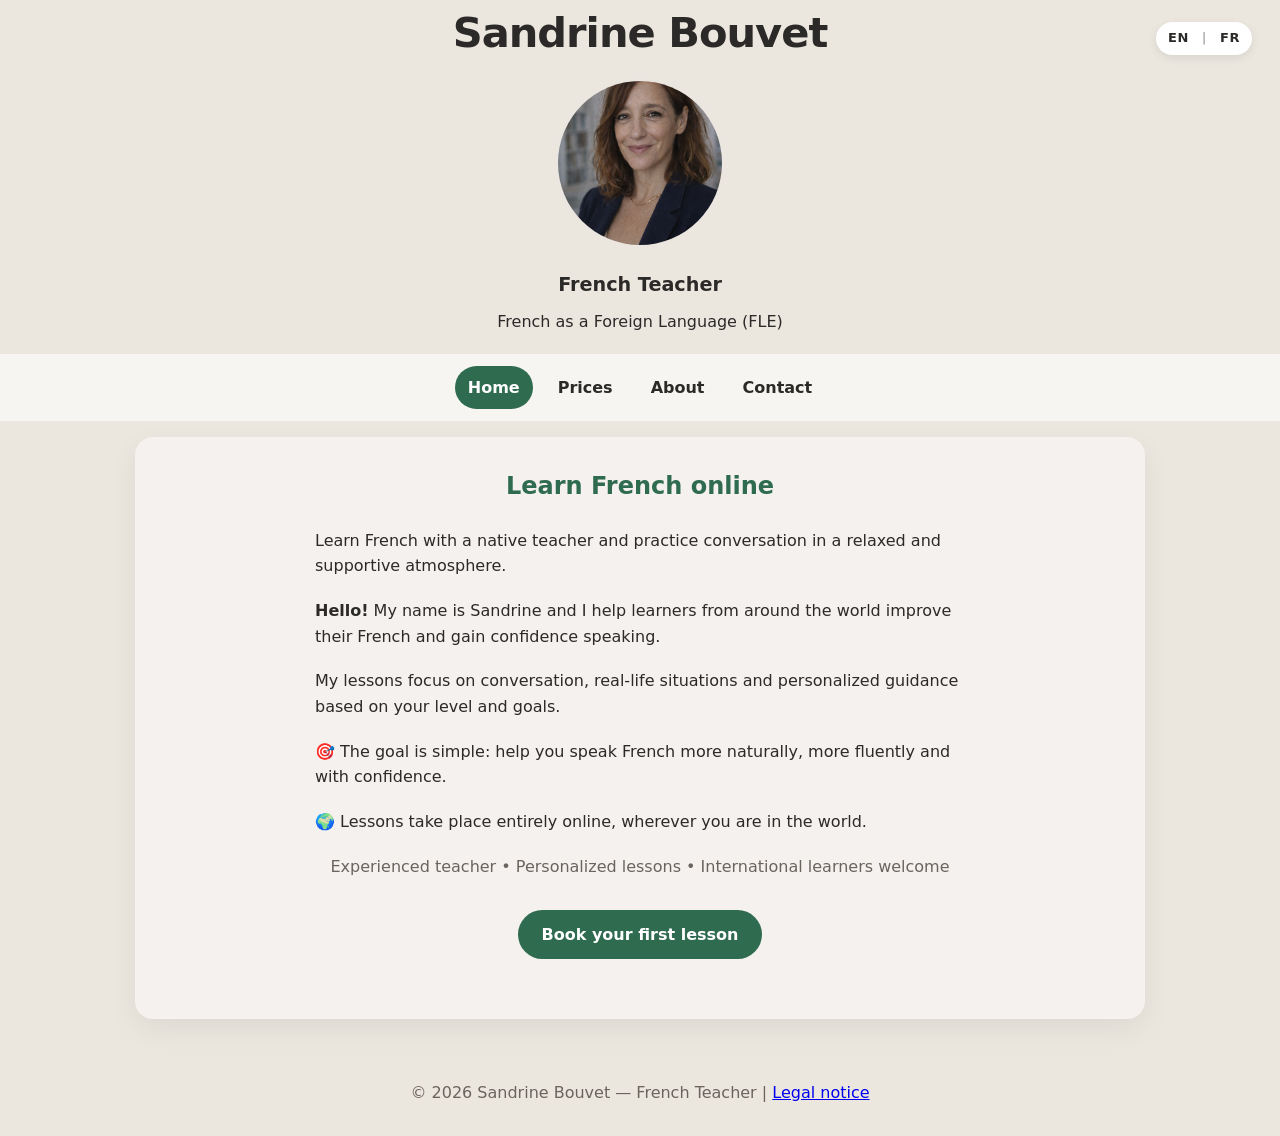
==== index.html @ 4be09184 "Update index.html" ====
<!DOCTYPE html>
<html lang="en">
<head>
<meta charset="UTF-8">
<meta name="viewport" content="width=device-width, initial-scale=1.0">
<title>Sandrine Bouvet — French Teacher</title>
<link rel="stylesheet" href="style.css">
</head>

<body>
<div style="position:fixed; top:22px; right:28px; z-index:9999; background:white; padding:6px 12px; border-radius:18px; box-shadow:0 3px 10px rgba(0,0,0,0.08); font-size:13px; font-weight:600; letter-spacing:0.5px;">
  <a href="index.html" style="text-decoration:none; color:#2c2a28; margin-right:8px;">EN</a>
  <span style="color:#aaa;">|</span>
  <a href="index-fr.html" style="text-decoration:none; color:#2c2a28; margin-left:8px;">FR</a>
</div>
<header class="container" style="text-align:center;">

<h1>Sandrine Bouvet</h1>

<img src="sandrine.jpg" alt="Sandrine Bouvet"
style="width:170px;height:170px;border-radius:50%;object-fit:cover;margin-top:1px;border:3px solid #ebe6df;">

<p style="font-size:1.2rem;font-weight:600;margin-top:15px;margin-bottom:8px;">
French Teacher
</p>

<p style="margin-top:0;">
French as a Foreign Language (FLE)
</p>

</header>

<nav>
<div class="container navbar">

<a class="active" href="index.html">Home</a>
<a href="prices.html">Prices</a>
<a href="about.html">About</a>
<a href="contact.html">Contact</a>

</div>
</nav>

<main class="container">

<div class="card">

<h2>Learn French online</h2>

<div style="max-width:650px;margin:auto;">

<p>Learn French with a native teacher and practice conversation in a relaxed and supportive atmosphere.</p>

<p><strong>Hello!</strong> My name is Sandrine and I help learners from around the world improve their French and gain confidence speaking.</p>

<p>My lessons focus on conversation, real-life situations and personalized guidance based on your level and goals.</p>

<p>🎯 The goal is simple: help you speak French more naturally, more fluently and with confidence.</p>

<p>🌍 Lessons take place entirely online, wherever you are in the world.</p>

<p style="text-align:center;color:#6b645e;margin-top:15px;">
Experienced teacher • Personalized lessons • International learners welcome
</p>

</div>

<a href="https://calendly.com/sandrine-bouvet/french-conversation-session" target="_blank" class="bouton">
Book your first lesson
</a>

</div>

</main>

<footer>
© 2026 Sandrine Bouvet — French Teacher |
<a href="mentions-legales.html">Legal notice</a>
</footer>

</body>
</html>
---- style.css ----
:root{
  --bg:#f8f6f2;
  --text:#2c2a28;
  --muted:#6b645e;
  --accent:#2f6b4f;
  --accent-soft:#e7efe9;
  --border:#ebe6df;
  --card:#ffffff;
}

*{box-sizing:border-box;}
body{
  margin:0;
  font-family: system-ui, -apple-system, Segoe UI, Roboto, sans-serif;
  background:var(--bg);
  color:var(--text);
  line-height:1.6;
}

.container{max-width:1050px;margin:auto;padding:0 20px;}

header{
  padding:15px 0 10px;
  text-align:center;
}

.badge{
  display:inline-block;
  background:var(--accent-soft);
  color:var(--accent);
  padding:6px 14px;
  border-radius:30px;
  font-weight:600;
  margin-bottom:16px;
  font-size:0.95rem;
}

h1{
  font-size:2.6rem;
  margin:0 0 10px;
  letter-spacing:-1px;
}

.subtitle{
  font-size:1.12rem;
  color:var(--muted);
  margin:0;
}

nav{
  position: sticky;
  top: 0;
  background: rgba(248,246,242,0.95);
  backdrop-filter: blur(8px);
  border-bottom: 1px solid var(--border);
  z-index: 10;
}

.navbar{
  display:flex;
  gap:12px;
  justify-content:center;
  flex-wrap:wrap;
  padding:12px 0;
}

.navbar a{
  text-decoration:none;
  font-weight:700;
  color:var(--text);
  padding:8px 12px;
  border-radius:999px;
  border: 1px solid transparent;
}

.navbar a:hover{
  border-color: var(--border);
  background: white;
}

.navbar a.active{
  background: var(--accent);
  color: white;
  border-color: transparent;
}

main{padding: 5px 0 50px;}

.card{
  background: #f4f1ee;
  border-radius: 18px;
  padding: 30px;
  margin-bottom: 30px;
  box-shadow: 0 10px 30px rgba(0,0,0,0.06);
}

h2{margin:0 0 10px; font-size:1.5rem;}
p{margin: 10px 0;}
ul{margin: 10px 0 0; padding-left:18px; color: var(--muted);}
strong{color: var(--text);}

.cta{
  display:flex;
  gap:10px;
  justify-content:center;
  flex-wrap:wrap;
  margin-top:18px;
}

.btn{
  display:inline-block;
  padding:12px 18px;
  border-radius:999px;
  text-decoration:none;
  font-weight:700;
  border:1px solid var(--border);
  background:white;
  color:var(--text);
}

.btn.primary{
  background:var(--accent);
  color:white;
  border-color:transparent;
}

.btn:hover{filter: brightness(0.98);}
.btn.primary:hover{filter: brightness(0.95);}

footer{
  text-align:center;
  padding:30px;
  color:var(--muted);
  border-top: 1px solid var(--border);
}

/* Centrer uniquement les titres de la page À propos */
/* Titres dans les cartes : pas de marge en haut */
.card h2{
  text-align: center;
  margin-top: 0;
}

body{
  background-color: #ebe7df;
}

h2{
  color: #2f6b4f;
}

h2{
  color: #2f6b4f;
  position: relative;
  padding-bottom: 12px;
}

h2{
  color: #2f6b4f;
  margin-top: 40px;
  margin-bottom: 2px;
  font-weight: 600;
}

nav{
  margin-bottom: 15px;
}

#tarifs .card {
  text-align: center;
}

.price-value {
  font-size: 22px;
  font-weight: 700;
}

.tax-box{
  background:#7b5e45;
  color:#fff;
  padding:25px;
  border-radius:16px;
  margin-top:40px;
  text-align:center;
}

.callout{
  background:#c8a98f;
  color:#fff;
  padding:25px;
  border-radius:16px;
  margin-top:40px;
}

.box {
  text-align: center;
}

.box ul {
  display: inline-block;
  text-align: left;
}
.badge{
  display: block;
  width: fit-content;
  margin: 4px auto 16px;
}

p {
  margin-bottom: 1.2em;
  line-height: 1.6;
}
.bouton {
  background-color: #2f6b4f;
  color: white;
  padding: 12px 24px;
  text-decoration: none;
  border-radius: 30px;
  display: block;
  width: fit-content;
  margin: 30px auto;
  font-weight: 600;
}

.contact-card{
  max-width: 800px;
  margin: 10px auto 40px;
  background: #fff;
  padding: 50px 40px;
  border-radius: 24px;
  box-shadow: 0 8px 24px rgba(0,0,0,0.05);
  text-align: center;
}

.contact-card h2{
  margin-bottom: 15px;
}

.contact-intro{
  color: #666;
  font-size: 1.05rem;
  line-height: 1.6;
  margin-bottom: 30px;
}

.contact-details{
  margin-bottom: 30px;
}

.contact-details p{
  margin: 12px 0;
  font-size: 1.05rem;
}

.contact-details a{
  color: #2f6b4f;
  text-decoration: none;
}

.contact-details a:hover{
  text-decoration: underline;
}

.contact-buttons{
  display: flex;
  justify-content: center;
  gap: 20px;
  flex-wrap: wrap;
}

.page-contact{
  padding: 1px 20px 60px;
}

.contact-card{
  max-width: 760px;
  margin: 10px auto 40px;
  background: #fff;
  padding: 36px 40px 50px;
  border-radius: 24px;
  box-shadow: 0 8px 24px rgba(0,0,0,0.05);
  text-align: center;
}

.contact-card h2{
  margin-bottom: 12px;
}

.contact-intro{
  color: #6b645e;
  font-size: 1.05rem;
  line-height: 1.6;
  margin-bottom: 30px;
}

.contact-form{
  display: flex;
  flex-direction: column;
  gap: 16px;
}

.contact-form input,
.contact-form textarea{
  width: 100%;
  padding: 14px 16px;
  border: 1px solid #d8d2cb;
  border-radius: 14px;
  font-size: 1rem;
  font-family: inherit;
  background: #fcfbf9;
  box-sizing: border-box;
}

.contact-form input:focus,
.contact-form textarea:focus{
  outline: none;
  border-color: #7fb3a1;
  box-shadow: 0 0 0 3px rgba(127,179,161,0.15);
}

.contact-form textarea{
  resize: vertical;
  min-height: 140px;
}

.contact-buttons{
  margin-top: 24px;
}

.btn.secondary{
  display: inline-block;
}

button.btn{
background:var(--accent);
  color: white;
  border: none;
  cursor: pointer;
}

button.btn:hover{
  background: #6aa38f;
}

a.btn{
  display: inline-block;
  background:var(--accent);
  color: white;
  padding: 14px 28px;
  border-radius: 28px;
  text-decoration: none;
  border: none;
  cursor: pointer;
}

a.btn:hover{
  background: #6aa38f;
}

.contact-buttons{
  margin-top:30px;
}

.btn:hover{
  opacity:0.9;
}

body.contact-page header{
  padding: 20px 0 10px;
}

body.contact-page main{
  padding: 8px 0 40px;
}

body.contact-page header{
  padding: 12px 0 8px;
}

body.contact-page main{
  padding: 0 0 40px;
}

.contact-card h2{
  margin-top: 0;
  margin-bottom: 12px;
}

.tarifs-grid{
  display:flex;
  gap:30px;
  justify-content:center;
  flex-wrap:wrap;
}

.tarifs-grid .card{
  flex:1;
  min-width:280px;
  max-width:450px;
}

.price-value{
  font-size:28px;
  font-weight:700;
  color:var(--text);
}
.lang-switch{
  position:fixed;
  top:20px;
  right:30px;
  font-size:14px;
  font-weight:600;
}

.lang-switch a{
  text-decoration:none;
  color:#2c2a28;
  margin-left:10px;
}
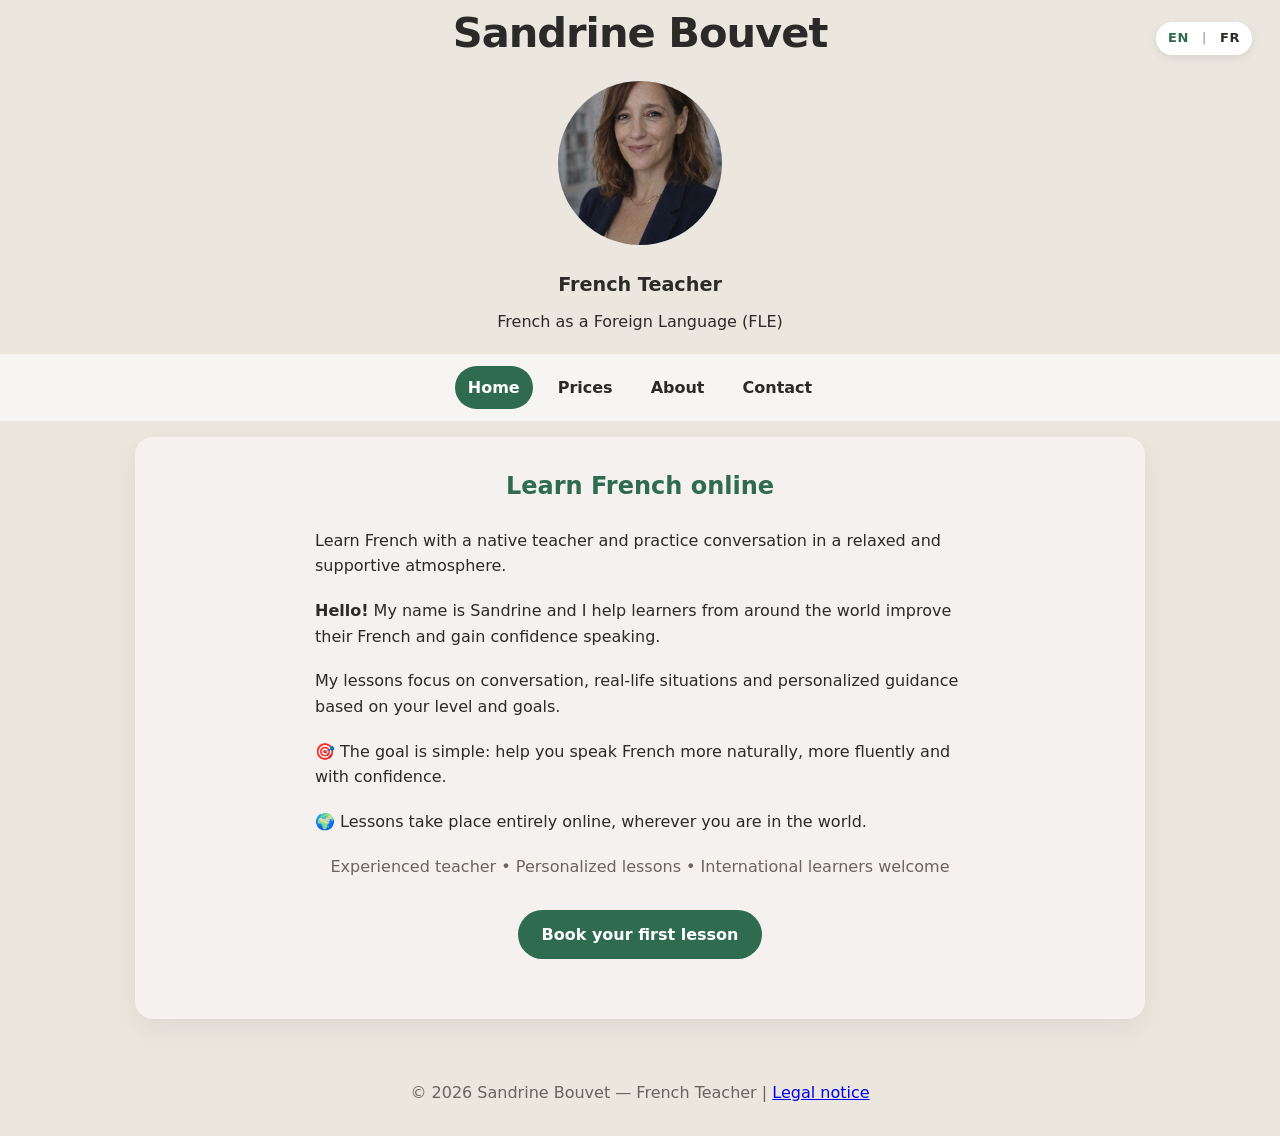
==== commit 33d982e9: "Update index.html" ====
--- a/index.html
+++ b/index.html
@@ -9,7 +9,7 @@
 
 <body>
 <div style="position:fixed; top:22px; right:28px; z-index:9999; background:white; padding:6px 12px; border-radius:18px; box-shadow:0 3px 10px rgba(0,0,0,0.08); font-size:13px; font-weight:600; letter-spacing:0.5px;">
-  <a href="index.html" style="text-decoration:none; color:#2c2a28; margin-right:8px;">EN</a>
+  <a href="index.html" style="text-decoration:none; color:#2f6b4f; margin-right:8px;">EN</a>
   <span style="color:#aaa;">|</span>
   <a href="index-fr.html" style="text-decoration:none; color:#2c2a28; margin-left:8px;">FR</a>
 </div>
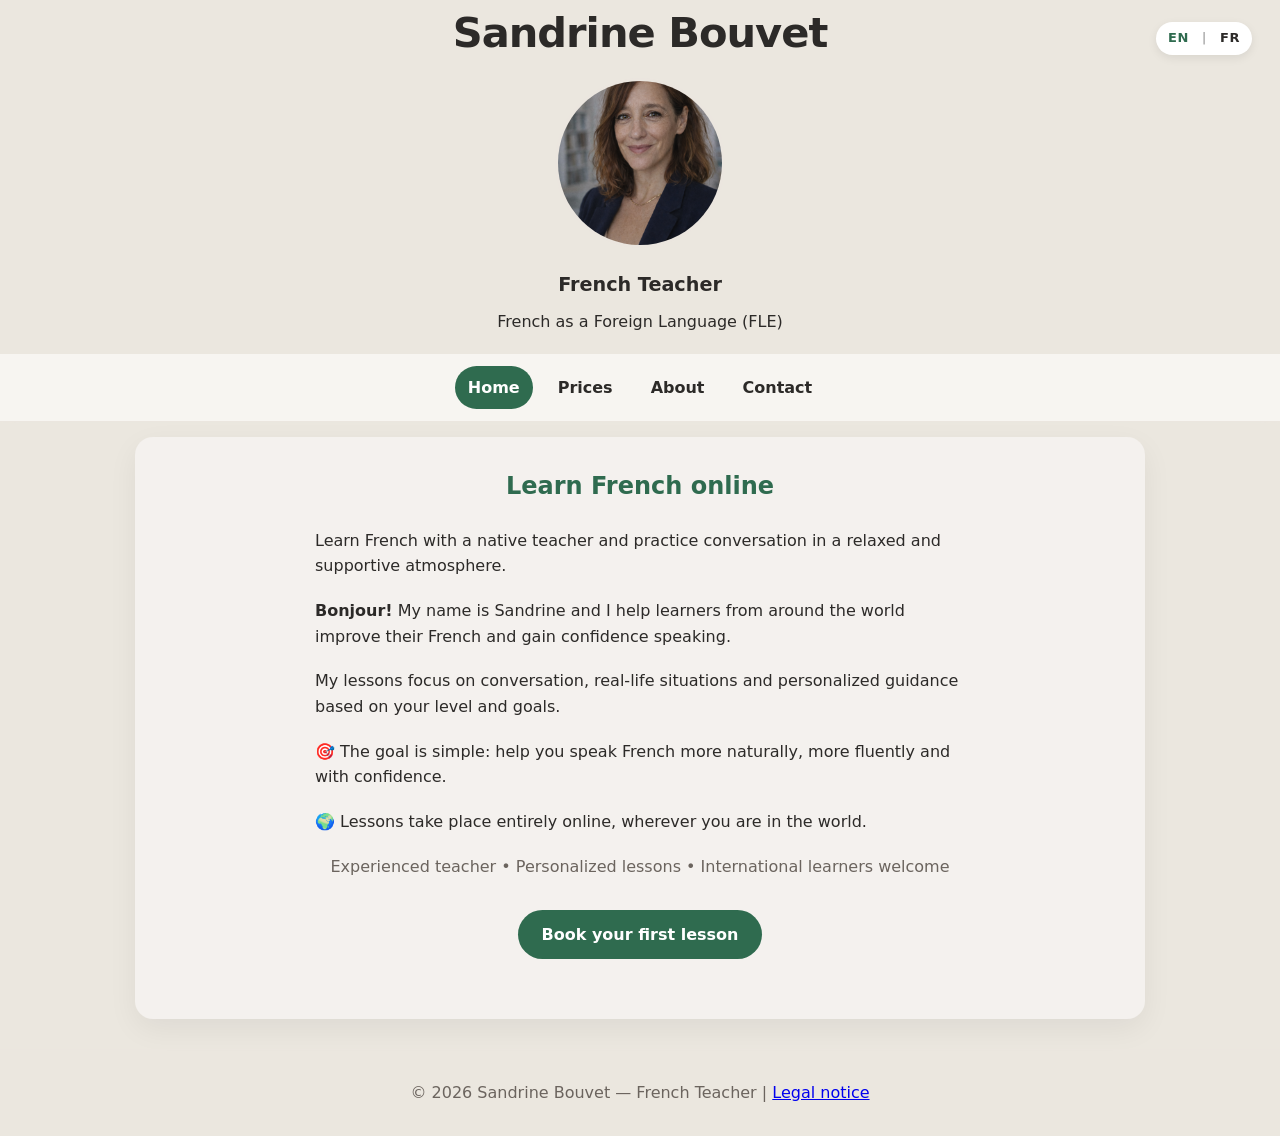
==== commit d789f4c5: "Update index.html" ====
--- a/index.html
+++ b/index.html
@@ -3,7 +3,7 @@
 <head>
 <meta charset="UTF-8">
 <meta name="viewport" content="width=device-width, initial-scale=1.0">
-<title>Sandrine Bouvet — French Teacher</title>
+<title>Learn French Online with a Native Teacher | Sandrine Bouvet</title>
 <link rel="stylesheet" href="style.css">
 </head>
 
@@ -51,7 +51,7 @@
 
 <p>Learn French with a native teacher and practice conversation in a relaxed and supportive atmosphere.</p>
 
-<p><strong>Hello!</strong> My name is Sandrine and I help learners from around the world improve their French and gain confidence speaking.</p>
+<p><strong>Bonjour!</strong> My name is Sandrine and I help learners from around the world improve their French and gain confidence speaking.</p>
 
 <p>My lessons focus on conversation, real-life situations and personalized guidance based on your level and goals.</p>
 
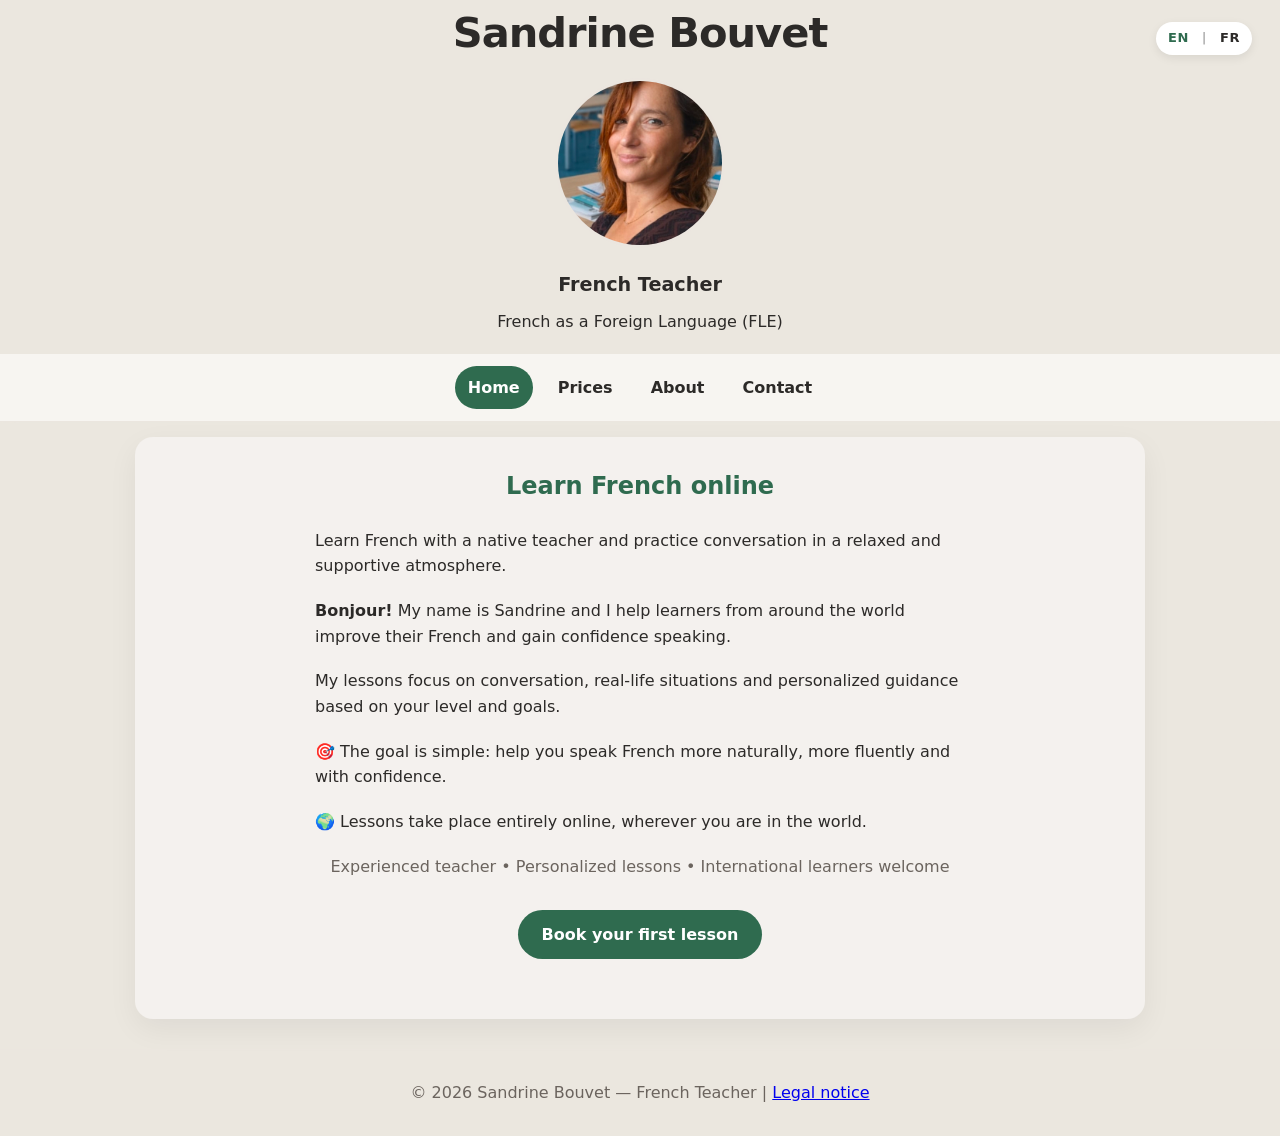
==== commit 9dd5dc7d: "Update index.html" ====
--- a/index.html
+++ b/index.html
@@ -17,7 +17,7 @@
 
 <h1>Sandrine Bouvet</h1>
 
-<img src="sandrine.jpg" alt="Sandrine Bouvet"
+<img src="medaillon.jpg" alt="Sandrine Bouvet"
 style="width:170px;height:170px;border-radius:50%;object-fit:cover;margin-top:1px;border:3px solid #ebe6df;">
 
 <p style="font-size:1.2rem;font-weight:600;margin-top:15px;margin-bottom:8px;">
@@ -65,7 +65,7 @@
 
 </div>
 
-<a href="https://calendly.com/sandrine-bouvet/french-conversation-session" target="_blank" class="bouton">
+<a href="https://calendly.com/sandrine-bouvet" target="_blank" class="bouton">
 Book your first lesson
 </a>
 
--- a/style.css
+++ b/style.css
@@ -417,4 +417,22 @@
   color:#2c2a28;
   margin-left:10px;
 }
-
+@media (max-width:768px){
+
+  img{
+    object-position:50% 10%;
+  }
+
+  .lang-switch{
+    position:static;
+    margin:0 auto 20px auto;
+    text-align:center;
+    font-size:13px;
+  }
+
+}
+
+
+
+
+
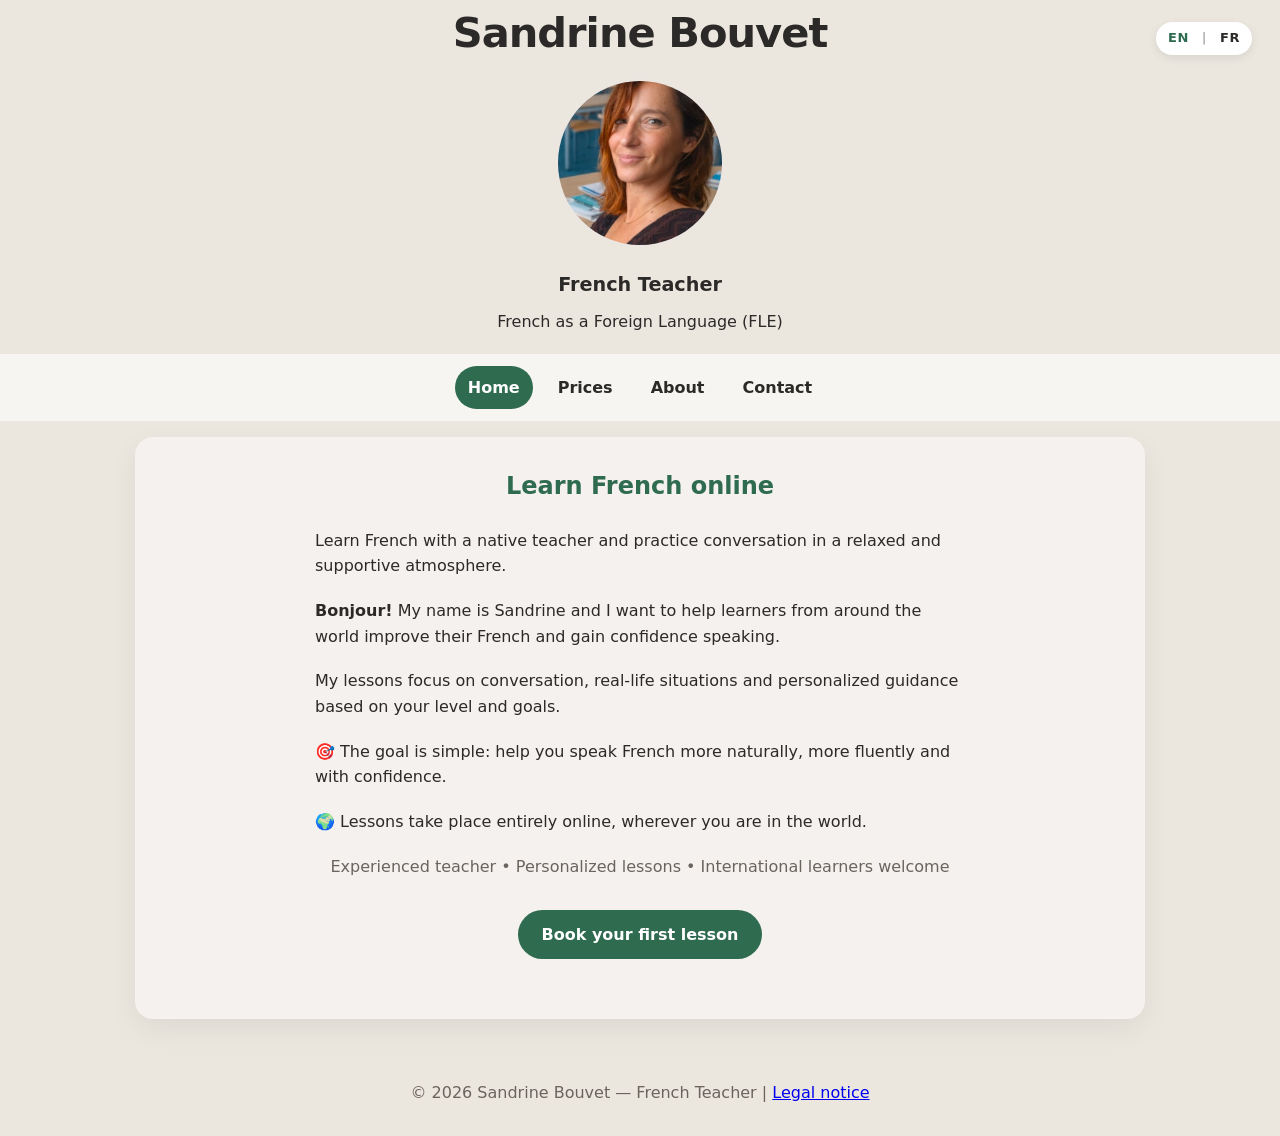
==== commit 923b1a86: "Update index.html" ====
--- a/index.html
+++ b/index.html
@@ -51,7 +51,7 @@
 
 <p>Learn French with a native teacher and practice conversation in a relaxed and supportive atmosphere.</p>
 
-<p><strong>Bonjour!</strong> My name is Sandrine and I help learners from around the world improve their French and gain confidence speaking.</p>
+<p><strong>Bonjour!</strong> My name is Sandrine and I want to help learners from around the world improve their French and gain confidence speaking.</p>
 
 <p>My lessons focus on conversation, real-life situations and personalized guidance based on your level and goals.</p>
 
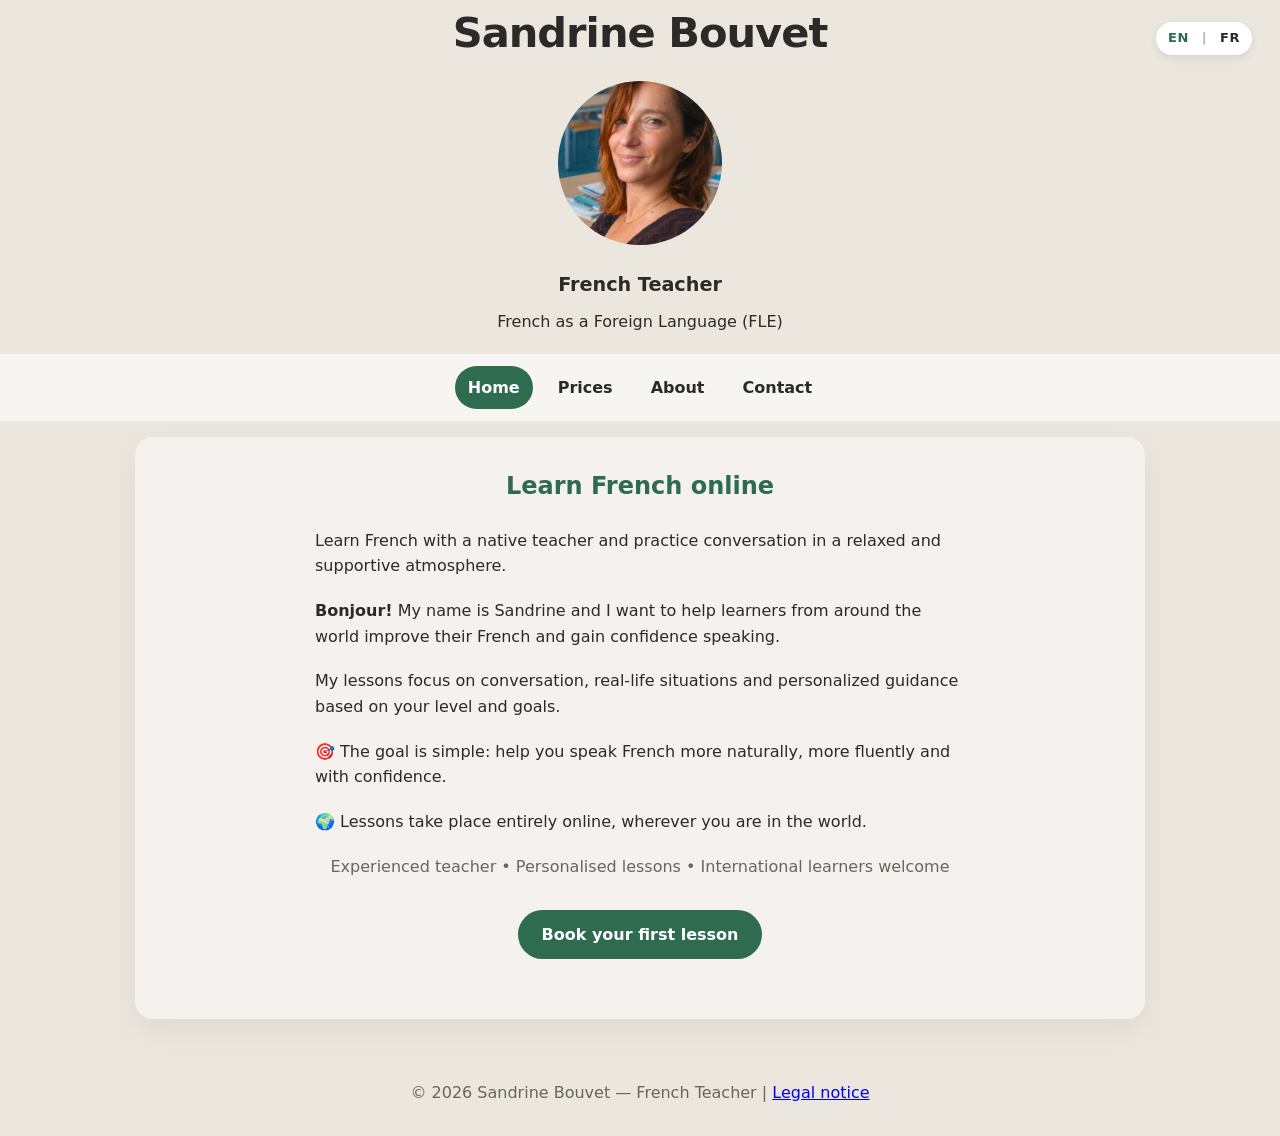
==== commit bb2f6b1d: "Update index.html" ====
--- a/index.html
+++ b/index.html
@@ -60,7 +60,7 @@
 <p>🌍 Lessons take place entirely online, wherever you are in the world.</p>
 
 <p style="text-align:center;color:#6b645e;margin-top:15px;">
-Experienced teacher • Personalized lessons • International learners welcome
+Experienced teacher • Personalised lessons • International learners welcome
 </p>
 
 </div>
